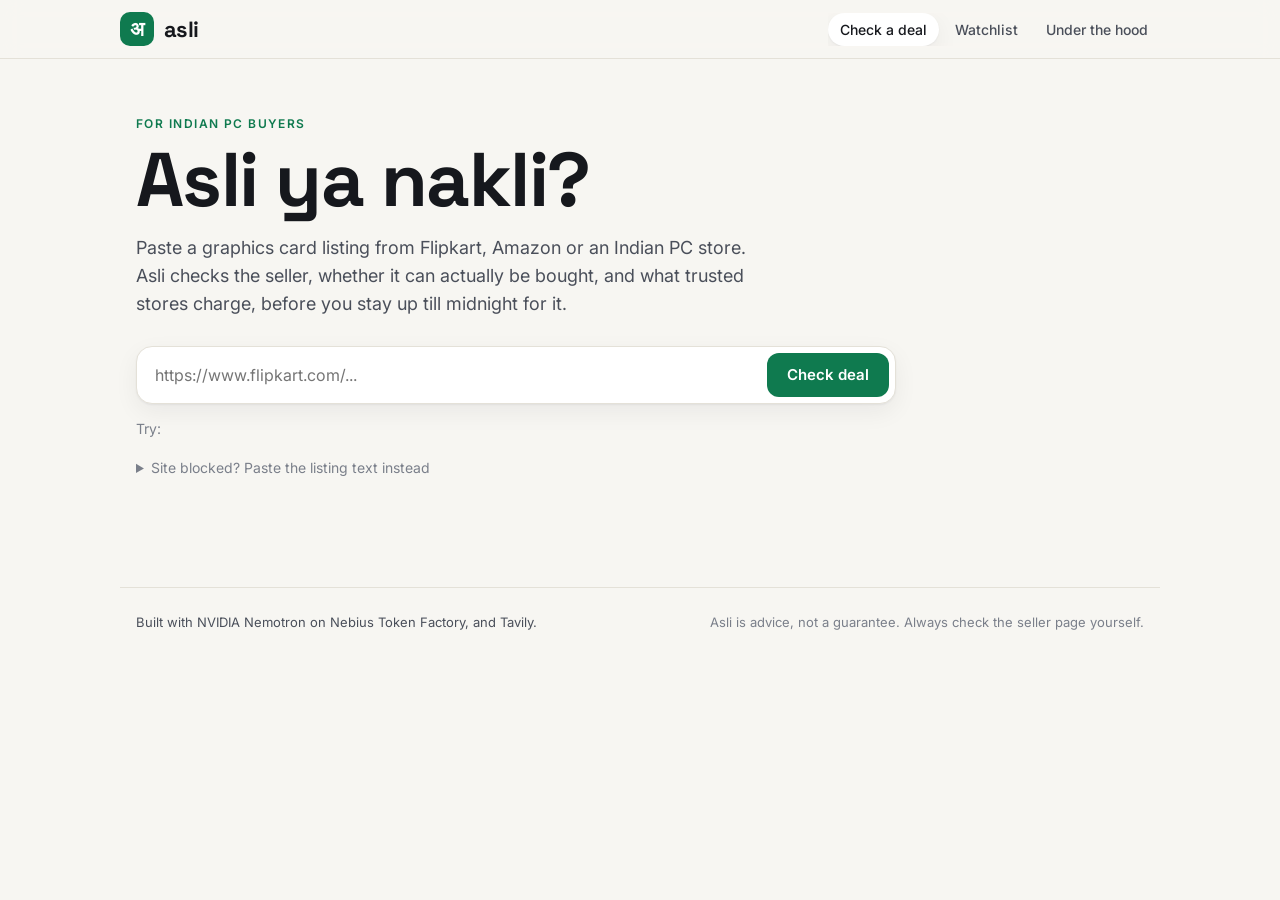
==== static/index.html @ 4baec4bb "Asli: deal checker for Indian GPU listings on Nemotron and Tavily" ====
<!doctype html>
<html lang="en">
<head>
<meta charset="utf-8">
<meta name="viewport" content="width=device-width, initial-scale=1">
<title>Asli · Is that GPU deal real?</title>
<meta name="description" content="Paste a GPU listing from Flipkart, Amazon or an Indian PC store. Asli checks the seller, real stock and trusted-store prices before you buy.">
<link rel="icon" href="/static/favicon.svg" type="image/svg+xml">
<link rel="preconnect" href="https://fonts.googleapis.com">
<link rel="preconnect" href="https://fonts.gstatic.com" crossorigin>
<link href="https://fonts.googleapis.com/css2?family=Inter:wght@400;500;600;700&family=Space+Grotesk:wght@500;600;700&family=JetBrains+Mono:wght@400;500&display=swap" rel="stylesheet">
<link rel="stylesheet" href="/static/style.css">
</head>
<body>
<header class="top">
  <a class="brand" href="#check" data-tab="check">
    <span class="mark" aria-hidden="true">अ</span><span class="word">asli</span>
  </a>
  <nav class="tabs" role="tablist">
    <button role="tab" data-tab="check" class="on">Check a deal</button>
    <button role="tab" data-tab="watch">Watchlist</button>
    <button role="tab" data-tab="hood">Under the hood</button>
  </nav>
</header>

<main>
  <section id="tab-check" class="tab on">
    <div class="hero">
      <p class="eyebrow">For Indian PC buyers</p>
      <h1>Asli ya nakli?</h1>
      <p class="lede">Paste a graphics card listing from Flipkart, Amazon or an Indian PC store.
        Asli checks the seller, whether it can actually be bought, and what trusted stores charge,
        before you stay up till midnight for it.</p>

      <form id="form" class="ask" autocomplete="off">
        <input id="url" type="url" inputmode="url" placeholder="https://www.flipkart.com/..." aria-label="Listing link" required>
        <button id="go" type="submit">Check deal</button>
      </form>
      <div class="examples">
        <span>Try:</span>
        <div id="examples" class="chips"></div>
      </div>
      <details class="paste">
        <summary>Site blocked? Paste the listing text instead</summary>
        <form id="form-text">
          <textarea id="text" rows="5" placeholder="Copy everything on the product page (title, price, seller, stock) and paste it here"></textarea>
          <button type="submit">Check pasted text</button>
        </form>
      </details>
    </div>

    <div id="run" class="run" hidden>
      <div class="run-head">
        <h2>Agent run</h2>
        <span id="run-meta" class="muted mono"></span>
      </div>
      <ol id="steps" class="steps"></ol>
    </div>

    <div id="error" class="error" hidden></div>
    <div id="result" class="result" hidden></div>
  </section>

  <section id="tab-watch" class="tab">
    <div class="section-head">
      <h2>Watchlist</h2>
      <p class="muted">Every listing anyone checks joins this list. Asli revisits them through the day, so a
        "Notify Me" listing that never becomes buyable gets caught with proof.</p>
    </div>
    <div id="watch" class="watch"></div>
  </section>

  <section id="tab-hood" class="tab">
    <div class="section-head">
      <h2>Under the hood</h2>
      <p class="muted">Each step runs on the cheapest Nemotron model that does it well, served on Nebius Token Factory.
        Live numbers from this deployment.</p>
    </div>
    <div id="hood"></div>
  </section>
</main>

<footer class="foot">
  <span>Built with NVIDIA Nemotron on Nebius Token Factory, and Tavily.</span>
  <span class="muted">Asli is advice, not a guarantee. Always check the seller page yourself.</span>
</footer>

<script src="/static/app.js"></script>
</body>
</html>
---- static/style.css ----
:root {
  --bg: #f7f6f2;
  --surface: #ffffff;
  --surface-2: #f1efe8;
  --ink: #16181d;
  --ink-2: #4a4f5a;
  --muted: #7a7f8a;
  --line: #e4e1d8;
  --accent: #0f7a4f;
  --accent-ink: #ffffff;
  --good: #0f7a4f;
  --good-bg: #e3f3ea;
  --warn: #a15c00;
  --warn-bg: #fdf0dc;
  --bad: #b42318;
  --bad-bg: #fde7e4;
  --nano: #2f6fde;
  --super: #8a46d6;
  --ultra: #d1491f;
  --radius: 14px;
  --shadow: 0 1px 2px rgba(20, 20, 30, .05), 0 8px 24px rgba(20, 20, 30, .06);
  color-scheme: light;
}
@media (prefers-color-scheme: dark) {
  :root:not([data-theme="light"]) {
    --bg: #0f1114;
    --surface: #171a1f;
    --surface-2: #1e2229;
    --ink: #eef0f3;
    --ink-2: #b8bdc7;
    --muted: #868c98;
    --line: #2a2f38;
    --accent: #2fbf7f;
    --accent-ink: #06130d;
    --good: #43c98d;
    --good-bg: #12291f;
    --warn: #f0a640;
    --warn-bg: #2d2214;
    --bad: #ff7a6b;
    --bad-bg: #2e1715;
    --nano: #6b9cff;
    --super: #b88af0;
    --ultra: #ff8a5c;
    --shadow: 0 1px 2px rgba(0, 0, 0, .3), 0 8px 24px rgba(0, 0, 0, .25);
    color-scheme: dark;
  }
}

* { box-sizing: border-box; }
html, body { margin: 0; }
body {
  background: var(--bg);
  color: var(--ink);
  font: 16px/1.55 Inter, system-ui, -apple-system, sans-serif;
  -webkit-font-smoothing: antialiased;
}
a { color: var(--accent); }
.muted { color: var(--muted); }
.mono { font-family: "JetBrains Mono", ui-monospace, monospace; font-size: .82em; }
h1, h2, h3 { font-family: "Space Grotesk", Inter, sans-serif; letter-spacing: -.02em; margin: 0; }

.top {
  position: sticky; top: 0; z-index: 5;
  display: flex; align-items: center; justify-content: space-between; gap: 16px;
  padding: 12px max(16px, calc((100vw - 1040px) / 2));
  background: color-mix(in srgb, var(--bg) 88%, transparent);
  backdrop-filter: blur(10px);
  border-bottom: 1px solid var(--line);
}
.brand { display: flex; align-items: center; gap: 10px; text-decoration: none; color: var(--ink); }
.mark {
  width: 34px; height: 34px; border-radius: 10px; display: grid; place-items: center;
  background: var(--accent); color: var(--accent-ink); font-weight: 700; font-size: 20px;
}
.word { font-family: "Space Grotesk", sans-serif; font-weight: 700; font-size: 22px; letter-spacing: -.03em; }
.tabs { display: flex; gap: 4px; overflow-x: auto; }
.tabs button {
  border: 0; background: none; color: var(--ink-2); font: 500 14px Inter, sans-serif;
  padding: 8px 12px; border-radius: 999px; cursor: pointer; white-space: nowrap;
}
.tabs button.on { background: var(--surface); color: var(--ink); box-shadow: var(--shadow); }

main { max-width: 1040px; margin: 0 auto; padding: 0 16px 64px; }
.tab { display: none; }
.tab.on { display: block; }

.hero { padding: 56px 0 24px; max-width: 760px; }
.eyebrow { text-transform: uppercase; letter-spacing: .12em; font-size: 12px; font-weight: 600; color: var(--accent); margin: 0 0 10px; }
.hero h1 { font-size: clamp(44px, 8vw, 76px); line-height: .95; }
.lede { font-size: 18px; color: var(--ink-2); margin: 18px 0 28px; max-width: 640px; }

.ask { display: flex; gap: 8px; background: var(--surface); padding: 6px; border-radius: 16px; box-shadow: var(--shadow); border: 1px solid var(--line); }
.ask input {
  flex: 1; min-width: 0; border: 0; background: transparent; color: var(--ink);
  font: 16px Inter, sans-serif; padding: 12px 12px; outline: none;
}
button[type=submit], .btn {
  border: 0; border-radius: 12px; background: var(--accent); color: var(--accent-ink);
  font: 600 15px Inter, sans-serif; padding: 12px 20px; cursor: pointer; white-space: nowrap;
}
button[type=submit]:disabled { opacity: .55; cursor: progress; }
.examples { display: flex; gap: 10px; align-items: baseline; margin-top: 14px; flex-wrap: wrap; color: var(--muted); font-size: 14px; }
.chips { display: flex; gap: 8px; flex-wrap: wrap; }
.chip {
  border: 1px solid var(--line); background: var(--surface); color: var(--ink-2);
  border-radius: 999px; padding: 6px 12px; font: 500 13px Inter, sans-serif; cursor: pointer;
}
.chip:hover { border-color: var(--accent); color: var(--ink); }
.paste { margin-top: 18px; color: var(--muted); font-size: 14px; }
.paste summary { cursor: pointer; }
.paste form { display: grid; gap: 8px; margin-top: 10px; }
.paste textarea {
  width: 100%; border: 1px solid var(--line); border-radius: 12px; background: var(--surface);
  color: var(--ink); font: 14px Inter, sans-serif; padding: 12px; resize: vertical;
}
.paste button { justify-self: start; }

.card { background: var(--surface); border: 1px solid var(--line); border-radius: var(--radius); box-shadow: var(--shadow); }

.run { margin-top: 28px; padding: 18px 20px; }
.run { background: var(--surface); border: 1px solid var(--line); border-radius: var(--radius); }
.run-head { display: flex; justify-content: space-between; align-items: baseline; gap: 12px; margin-bottom: 8px; flex-wrap: wrap; }
.run-head h2 { font-size: 16px; }
.steps { list-style: none; margin: 0; padding: 0; }
.step { display: grid; grid-template-columns: 22px 1fr auto; gap: 10px; align-items: start; padding: 10px 0; border-top: 1px solid var(--line); }
.step:first-child { border-top: 0; }
.step .dot { width: 18px; height: 18px; border-radius: 50%; margin-top: 2px; border: 2px solid var(--line); }
.step.running .dot { border-color: var(--accent); border-right-color: transparent; animation: spin .8s linear infinite; }
.step.done .dot { background: var(--good); border-color: var(--good); }
.step.error .dot { background: var(--warn); border-color: var(--warn); }
@keyframes spin { to { transform: rotate(360deg); } }
.step .label { font-weight: 600; font-size: 15px; }
.step .sum { color: var(--ink-2); font-size: 14px; overflow-wrap: anywhere; }
.badges { display: flex; gap: 6px; flex-wrap: wrap; justify-content: flex-end; }
.badge {
  font: 500 11.5px "JetBrains Mono", monospace; padding: 3px 8px; border-radius: 999px;
  border: 1px solid currentColor; white-space: nowrap;
}
.badge.nano { color: var(--nano); }
.badge.super { color: var(--super); }
.badge.ultra { color: var(--ultra); }
.badge.tool { color: var(--muted); }

.error { margin-top: 20px; padding: 14px 16px; border-radius: 12px; background: var(--warn-bg); color: var(--warn); font-weight: 500; }

.result { margin-top: 20px; display: grid; gap: 16px; }
.verdict { padding: 24px; display: grid; grid-template-columns: auto 1fr; gap: 22px; align-items: center; }
.verdict.good_deal, .verdict.fair { --tone: var(--good); --tone-bg: var(--good-bg); }
.verdict.overpriced, .verdict.suspicious { --tone: var(--warn); --tone-bg: var(--warn-bg); }
.verdict.likely_bait { --tone: var(--bad); --tone-bg: var(--bad-bg); }
.verdict.overpriced.severe { --tone: var(--bad); --tone-bg: var(--bad-bg); }
.ring { --p: 50; width: 108px; height: 108px; border-radius: 50%; display: grid; place-items: center;
  background: conic-gradient(var(--tone) calc(var(--p) * 1%), var(--surface-2) 0); }
.ring > div { width: 86px; height: 86px; border-radius: 50%; background: var(--surface); display: grid; place-items: center; text-align: center; }
.ring b { font: 700 30px "Space Grotesk", sans-serif; line-height: 1; }
.ring small { display: block; font-size: 10.5px; color: var(--muted); text-transform: uppercase; letter-spacing: .08em; }
.pill { display: inline-block; padding: 4px 10px; border-radius: 999px; background: var(--tone-bg); color: var(--tone); font-weight: 700; font-size: 13px; text-transform: uppercase; letter-spacing: .06em; }
.verdict h2 { font-size: clamp(22px, 3.4vw, 30px); margin: 10px 0 8px; line-height: 1.15; }
.verdict p { margin: 0; color: var(--ink-2); }
.item-line { margin-top: 10px; font-size: 13.5px; color: var(--muted); overflow-wrap: anywhere; }

.grid2 { display: grid; grid-template-columns: 1.15fr .85fr; gap: 16px; }
.panel { padding: 20px; }
.panel h3 { font-size: 16px; margin-bottom: 12px; }
.reasons { list-style: none; margin: 0; padding: 0; display: grid; gap: 12px; }
.reasons li { display: grid; grid-template-columns: 10px 1fr; gap: 12px; }
.sev { width: 10px; height: 10px; border-radius: 50%; margin-top: 7px; }
.sev.good { background: var(--good); } .sev.warn { background: var(--warn); } .sev.bad { background: var(--bad); }
.reasons b { display: block; font-size: 15px; }
.reasons span { color: var(--ink-2); font-size: 14px; }
.reasons a { font-size: 13px; overflow-wrap: anywhere; }

.rec { padding: 20px; display: grid; gap: 10px; align-content: start; }
.rec .action { font: 700 20px "Space Grotesk", sans-serif; }
.rec .offer { background: var(--surface-2); border-radius: 12px; padding: 14px; display: grid; gap: 4px; }
.rec .price { font: 700 26px "Space Grotesk", sans-serif; }
.save { color: var(--good); font-weight: 600; font-size: 14px; }

.signals { display: flex; gap: 8px; flex-wrap: wrap; }
.signal { padding: 6px 10px; border-radius: 10px; background: var(--surface-2); font-size: 13px; color: var(--ink-2); }

table { width: 100%; border-collapse: collapse; font-size: 14px; }
th, td { text-align: left; padding: 9px 8px; border-top: 1px solid var(--line); vertical-align: top; }
th { font-weight: 600; color: var(--muted); font-size: 12px; text-transform: uppercase; letter-spacing: .06em; border-top: 0; }
td.num, th.num { text-align: right; font-variant-numeric: tabular-nums; white-space: nowrap; }
.table-wrap { overflow-x: auto; }
.stock { font-size: 12.5px; font-weight: 600; white-space: nowrap; }
.stock.yes { color: var(--good); } .stock.no { color: var(--bad); } .stock.unk { color: var(--muted); }
tr.this td { background: var(--warn-bg); }

.usage { padding: 16px 20px; display: flex; gap: 22px; flex-wrap: wrap; align-items: center; font-size: 14px; color: var(--ink-2); }
.usage b { color: var(--ink); font-variant-numeric: tabular-nums; }

.section-head { padding: 40px 0 18px; max-width: 720px; }
.section-head h2 { font-size: 34px; margin-bottom: 8px; }

.watch { display: grid; gap: 10px; }
.wrow { padding: 14px 16px; display: grid; grid-template-columns: 1fr auto; gap: 6px 16px; align-items: center; }
.wrow .t { font-weight: 600; font-size: 14.5px; overflow-wrap: anywhere; }
.wrow .s { color: var(--muted); font-size: 13px; }
.wrow svg { grid-column: 1 / -1; width: 100%; height: 34px; }
.empty { padding: 28px; text-align: center; color: var(--muted); }

.kpis { display: grid; grid-template-columns: repeat(4, 1fr); gap: 12px; margin-bottom: 16px; }
.kpi { padding: 16px; }
.kpi small { color: var(--muted); font-size: 12px; text-transform: uppercase; letter-spacing: .06em; }
.kpi b { display: block; font: 700 26px "Space Grotesk", sans-serif; margin-top: 4px; font-variant-numeric: tabular-nums; }
.bar { height: 6px; background: var(--surface-2); border-radius: 999px; margin-top: 10px; overflow: hidden; }
.bar > i { display: block; height: 100%; background: var(--accent); }
.hood-grid { display: grid; gap: 16px; }

.foot { max-width: 1040px; margin: 0 auto; padding: 24px 16px 40px; display: flex; justify-content: space-between; gap: 12px; flex-wrap: wrap; font-size: 13px; color: var(--ink-2); border-top: 1px solid var(--line); }

@media (max-width: 760px) {
  .hero { padding-top: 32px; }
  .ask { flex-direction: column; }
  .grid2 { grid-template-columns: 1fr; }
  .verdict { grid-template-columns: 1fr; }
  .kpis { grid-template-columns: repeat(2, 1fr); }
  .step { grid-template-columns: 22px 1fr; }
  .step .badges { grid-column: 2; justify-content: flex-start; }
  .word { display: none; }
}

.notes { margin: 14px 0 0; padding-left: 18px; color: var(--ink-2); font-size: 14px; display: grid; gap: 6px; }
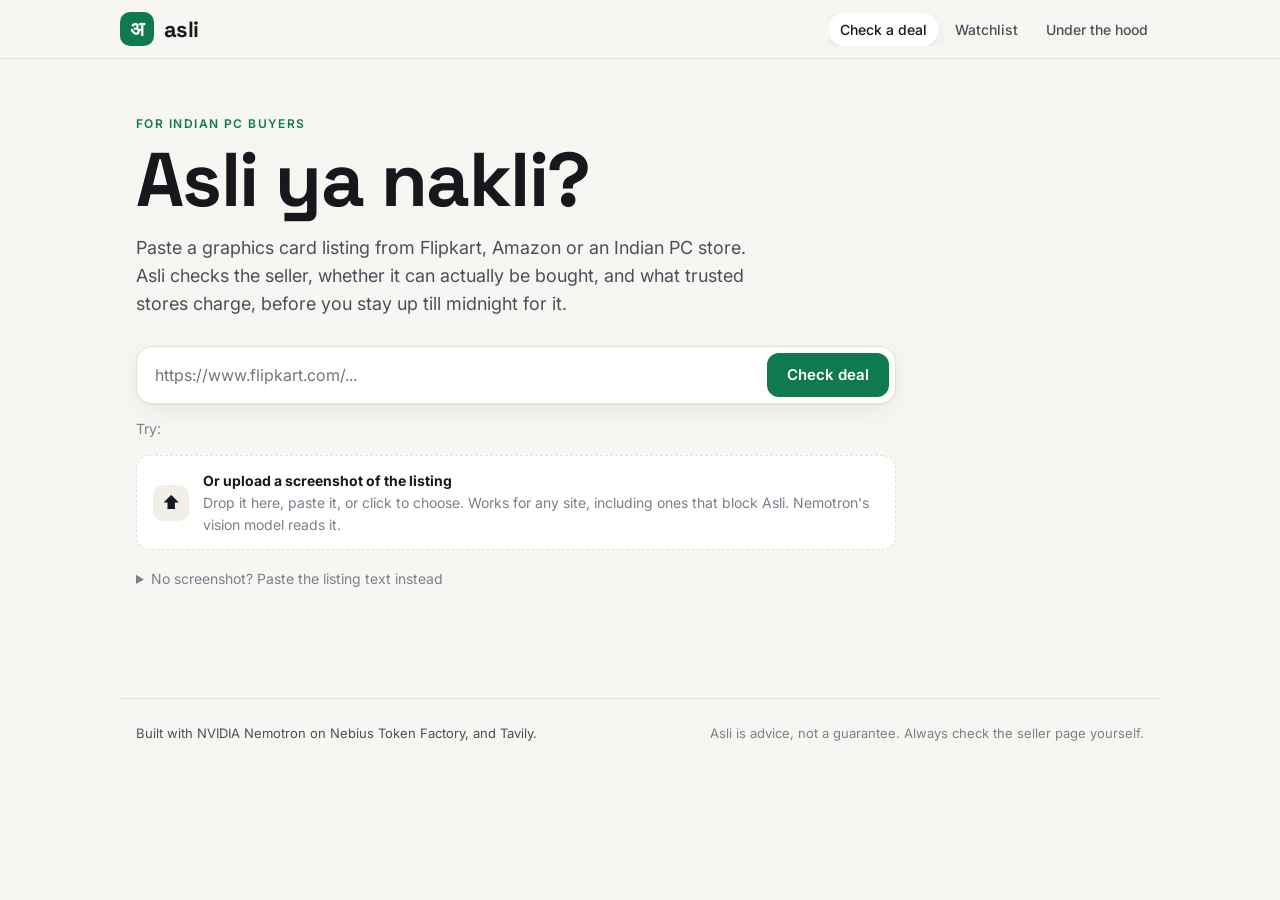
==== commit 3491328a: "Screenshot upload read by Nemotron 3.5 Super VL; real Token Factory prices" ====
--- a/static/index.html
+++ b/static/index.html
@@ -40,8 +40,18 @@
         <span>Try:</span>
         <div id="examples" class="chips"></div>
       </div>
+      <div id="shot" class="shot">
+        <label id="drop" class="drop" for="file">
+          <input id="file" type="file" accept="image/png,image/jpeg,image/webp" hidden>
+          <span class="drop-icon" aria-hidden="true">⬆</span>
+          <span><b>Or upload a screenshot of the listing</b><br>
+            <span class="muted">Drop it here, paste it, or click to choose. Works for any site,
+              including ones that block Asli. Nemotron's vision model reads it.</span></span>
+        </label>
+        <div id="shot-note" class="shot-note" hidden></div>
+      </div>
       <details class="paste">
-        <summary>Site blocked? Paste the listing text instead</summary>
+        <summary>No screenshot? Paste the listing text instead</summary>
         <form id="form-text">
           <textarea id="text" rows="5" placeholder="Copy everything on the product page (title, price, seller, stock) and paste it here"></textarea>
           <button type="submit">Check pasted text</button>
--- a/static/style.css
+++ b/static/style.css
@@ -223,3 +223,13 @@
 }
 
 .notes { margin: 14px 0 0; padding-left: 18px; color: var(--ink-2); font-size: 14px; display: grid; gap: 6px; }
+
+.shot { margin-top: 16px; }
+.drop {
+  display: flex; gap: 14px; align-items: center; padding: 14px 16px; cursor: pointer;
+  border: 1.5px dashed var(--line); border-radius: 14px; background: var(--surface); font-size: 14px;
+}
+.drop:hover, .drop.over { border-color: var(--accent); }
+.shot.ask .drop { border-color: var(--warn); background: var(--warn-bg); }
+.drop-icon { width: 36px; height: 36px; border-radius: 10px; display: grid; place-items: center; background: var(--surface-2); font-size: 18px; flex: none; }
+.shot-note { margin-top: 8px; font-size: 14px; color: var(--warn); font-weight: 500; }
